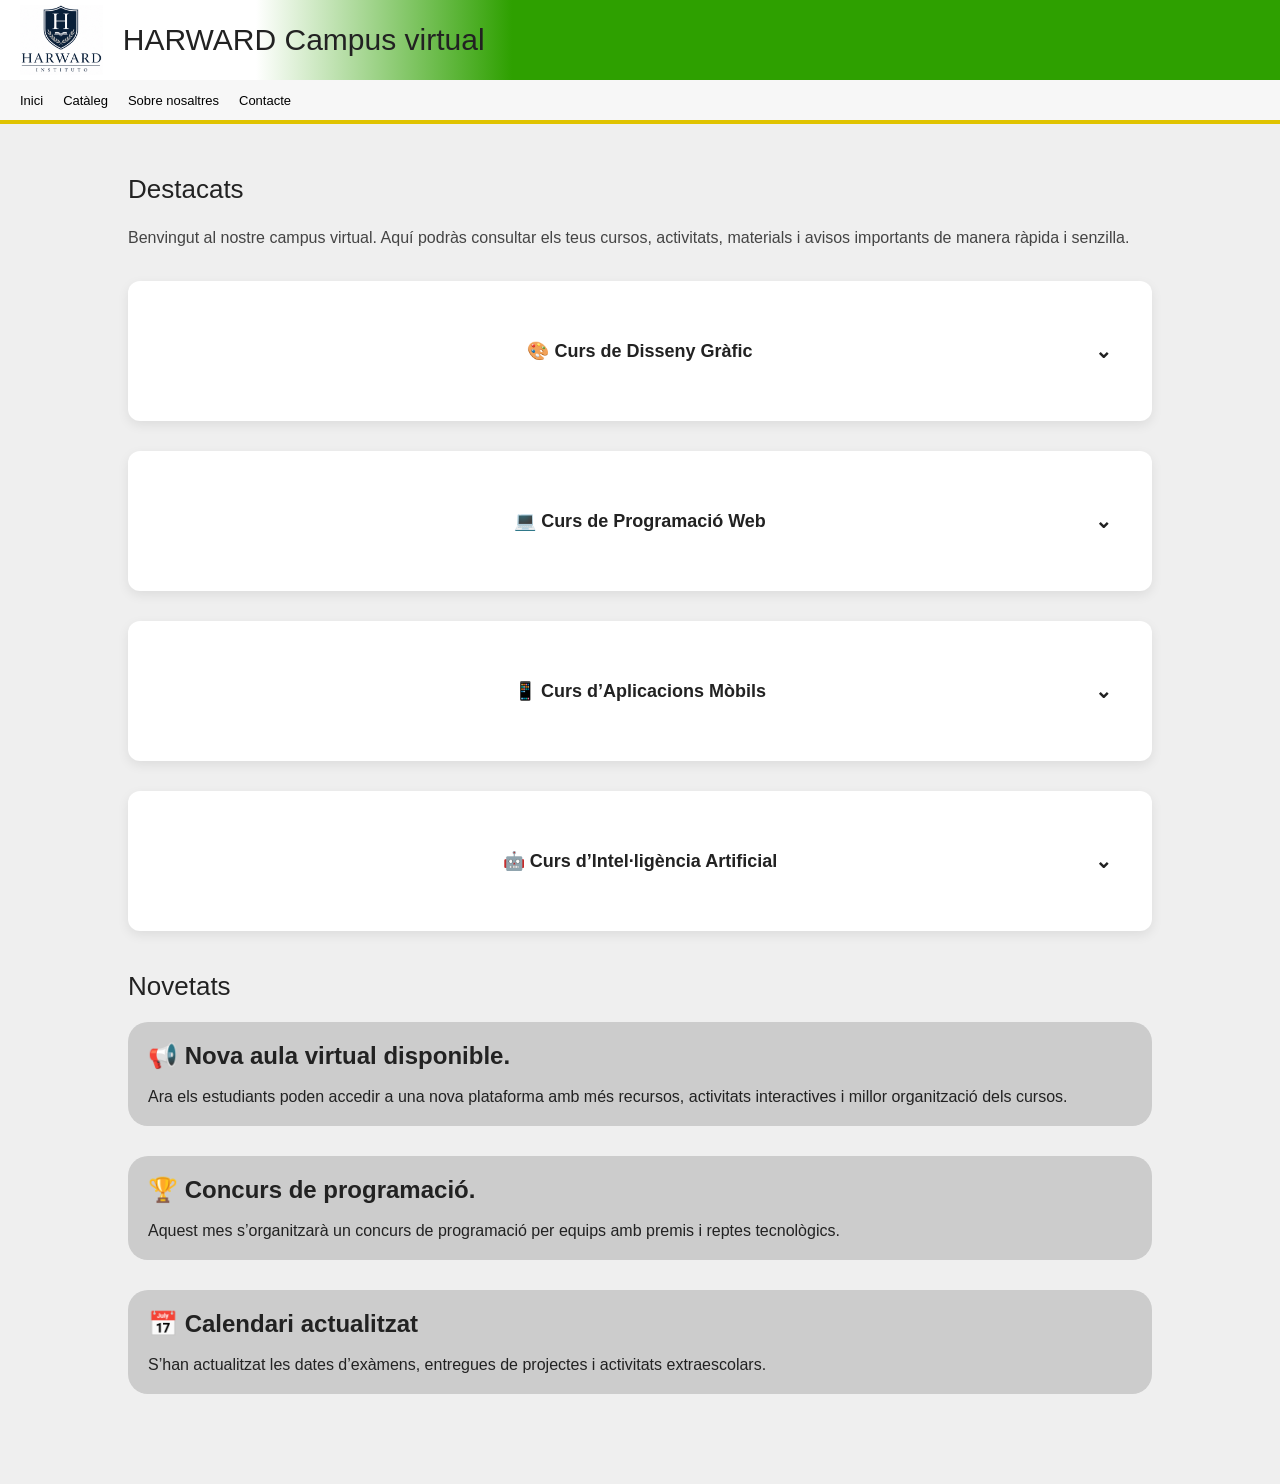
==== index.html @ a1ca792e "Add files via upload" ====
<!DOCTYPE html>
<html lang="ca">
<head>
  <meta charset="UTF-8">
  <meta name="viewport" content="width=device-width, initial-scale=1.0">
  <title>Inici - Harward Campus Virtual</title>

  <link rel="stylesheet" href="Css/reset.css">
  <link rel="stylesheet" href="Css/variables.css">
  <link rel="stylesheet" href="Css/main.css">
  <link rel="stylesheet" href="https://cdnjs.cloudflare.com/ajax/libs/font-awesome/6.6.0/css/all.min.css">
</head>
<body>

  <header>
<div class="top-header">
    <img style="height: 70px;" src="Assets/harward_foto.png" alt="Harvard" class="logo-img">
    <h1 class="title">HARWARD Campus virtual</h1>
</div>

    <nav>
      <div class="nav-container">
        <div class="hamburguesa" onclick="toggleMenu()">
          <i class="fa-solid fa-bars"></i>
        </div>

        <ul class="menu">
          <li><a href="index.html" class="active">Inici</a></li>
          <li><a href="cursos.html">Catàleg</a></li>
          <li><a href="sobre-nosaltres.html">Sobre nosaltres</a></li>
          <li><a href="contacte.html">Contacte</a></li>
        </ul>
      </div>

      <div id="mobile-menu" class="mobile-menu">
        <a href="index.html">Inici</a>
        <a href="cursos.html">Catàleg</a>
        <a href="sobre-nosaltres.html">Sobre nosaltres</a>
        <a href="contacte.html">Contacte</a>
      </div>
    </nav>
  </header>

  <main>
    <section class="pagina activa">
      <div class="card">
        <h2>Destacats</h2>
        <p style="margin-bottom: 30px;">Benvingut al nostre campus virtual. Aquí podràs consultar els teus cursos, activitats, materials i avisos importants de manera ràpida i senzilla.</p>
        <details style="margin-bottom: 30px;" class="course-card">
          <summary>🎨 Curs de Disseny Gràfic <span class="arrow">⌄</span></summary>
          <p>Aprèn a crear cartells, logos i contingut visual amb eines com Canva i Photoshop. Desenvoluparàs la teva creativitat i coneixeràs les bases del disseny digital.</p>
          <img style="height: 400px;" src="Assets/cursos-diseno-grafico.jpg" alt="">
        </details>
        
        <details style="margin-bottom: 30px;" class="course-card">
          <summary>💻 Curs de Programació Web<span class="arrow">⌄</span></summary>
          <p>Introdueix-te al món del desenvolupament web aprenent HTML, CSS i JavaScript. Crearàs les teves primeres pàgines web interactives.</p>
          <img style="height: 350px;" src="Assets/curso_programacion_web.jpg" alt="">
        </details>
        
        <details style="margin-bottom: 30px;" class="course-card">
          <summary>📱 Curs d’Aplicacions Mòbils <span class="arrow">⌄</span></summary>
          <p>Descobreix com es creen aplicacions per a mòbils Android i iOS. Aprendràs conceptes bàsics de disseny i programació d’apps.</p>
          <img style="height: 350px;" src="Assets/curso movil.jpg" alt="">
        </details>

        <details style="margin-bottom: 30px;" class="course-card">
          <summary>🤖 Curs d’Intel·ligència Artificial <span class="arrow">⌄</span></summary>
          <p>Coneix les bases de la IA, el funcionament dels xats intel·ligents i eines modernes utilitzades en empreses i educació.</p>
          <img style="height: 400px;" src="Assets/curso Ia.jpg" alt="">
        </details>
      </div>

      <div class="card">
        <h2>Novetats</h2>
        <div style="background-color: rgb(204, 204, 204); padding: 20px; border-radius: 20px; margin-bottom: 30px;"><h1>📢 Nova aula virtual disponible.</h1> <br> Ara els estudiants poden accedir a una nova plataforma amb més recursos, activitats interactives i millor organització dels cursos.</div>
        <div style="background-color: rgb(204, 204, 204); padding: 20px; border-radius: 20px; margin-bottom: 30px;"><h1>🏆 Concurs de programació.</h1> <br> Aquest mes s’organitzarà un concurs de programació per equips amb premis i reptes tecnològics.</div>
        <div style="background-color: rgb(204, 204, 204); padding: 20px; border-radius: 20px; margin-bottom: 30px;"><h1>📅 Calendari actualitzat</h1> <br> S’han actualitzat les dates d’exàmens, entregues de projectes i activitats extraescolars.</div>
    </section>
  </main>

  <script>
    function toggleMenu() {
      const menu = document.getElementById("mobile-menu");
      menu.style.display = (menu.style.display === "flex") ? "none" : "flex";
    }
  </script>
</body>
</html>
---- Css/variables.css ----
:root{
  --primary:#2ea000;
  --bg:#f5f5f5;
  --text:#222;
}
---- Css/main.css ----
*{
  margin:0;
  padding:0;
  box-sizing:border-box;
  font-family: Arial, Helvetica, sans-serif;
}

body{
  background:#efefef;
  color:#222;
}

/* ===== EL titulo ===== */

header{
  width:100%;
  background:white;
}

.top-header{
  display:flex;
  align-items:center;
  gap:20px;
  height:80px;
  padding:0 20px;
  background:linear-gradient(to right,#ffffff,#ffffff,#2ea000,#2ea000,#2ea000,#2ea000);
}

.title{
  font-size:30px;
  font-weight:300;
  text-align:center;
}

/* ===== el navegador ===== */

nav{
  background:#f7f7f7;
  border-bottom:4px solid #e0c300;
}

.nav-container{
  display:flex;
  align-items:center;
  justify-content:space-between;
  padding:0 20px;
  height:40px;
}

.menu{
  display:flex;
  gap:20px;
  list-style:none;
}

.menu a{
  text-decoration:none;
  color:black;
  font-size:13px;
}

.menu a:hover{
  color:#2ea000;
}

.hamburguesa{
  display:none;
  font-size:26px;
  cursor:pointer;
}

/* ===== Pa que se vea bien en movil ===== */

#mobile-menu{
  display:none;
  flex-direction:column;
  background:#f7f7f7;
  border-bottom:4px solid #e0c300;
}

#mobile-menu a{
  padding:14px 20px;
  text-decoration:none;
  color:black;
  border-top:1px solid #ddd;
}

/* ===== Paginas ===== */

main{
  padding: 50px;
  padding-left:10%;
  padding-right: 10%;
}

.pagina{
  display:none;
}

.pagina.activa{
  display:block;
}

h2{
  margin-bottom:20px;
  font-size:26px;
  font-weight:400;
}

.grid{
  display:grid;
  grid-template-columns:repeat(2, 1fr);
  gap:20px;
  align-items:start; 
}

.card{
  margin-bottom:40px;
}

.card h3{
  margin-bottom:12px;
  font-weight:400;
}

p{
  line-height:1.6;
  color:#444;
}

/* ===== El cuestionario tope guay ===== */

form{
  max-width:500px;
  margin-top:20px;
}

input,
textarea{
  width:100%;
  padding:12px;
  margin-bottom:18px;
  border:none;
  background:#ddd;
}

button{
  padding:12px 24px;
  border:none;
  background:#2ea000;
  color:white;
  cursor:pointer;
}

button:hover{
  opacity:0.9;
}

/* ===== Esto es para el movil ===== */

@media (max-width:768px){

  .title{
    font-size:24px;
  }

  .menu{
    display:none;
  }

  .hamburguesa{
    display:block;
  }

  .grid{
    grid-template-columns:1fr;
    gap:20px;
  }

  main{
    padding:20px;
  }

  .top-header{
    height:70px;
  }
}


.course-card:hover{
  transform:translateY(-5px);
  box-shadow:0 8px 20px rgba(0,0,0,0.15);
}

.modal{
  display:none;
  position:fixed;
  top:0;
  left:0;
  width:100%;
  height:100%;
  background:rgba(0,0,0,0.5);
  justify-content:center;
  align-items:center;
  z-index:1000;
}

.modal-content{
  background:white;
  padding:30px;
  border-radius:12px;
  width:90%;
  max-width:500px;
  position:relative;
}

summary{
    list-style: none;
    height: 100px;
    position: relative;

    display: flex;
    align-items: center;
    justify-content: center;
    text-align: center;

    font-size: 35px;
    font-weight: bold;
    cursor: pointer;
}

summary span{
    position: absolute;
    right: 20px;
    font-size: 20px;
    transition: transform 0.3s ease;
    display: flex;
    align-items: center;
    justify-content: flex-end;
    text-align: right;
}

details{
    background: white;
    border-radius: 20px;
    overflow: hidden;
}


.close{
  position:absolute;
  top:10px;
  right:15px;
  font-size:24px;
  cursor:pointer;
}
/* ===== Acordeon o lo que hace que se habran ===== */

.course-card{
  background:white;
  padding: 20px;
  border-radius:12px;
  box-shadow:0 4px 12px rgba(0,0,0,0.08);
  overflow:hidden;
  transition:0.3s;
}

.course-card summary{
  list-style:none;
  padding:16px 18px;
  cursor:pointer;
  font-size:18px;
  display:flex;
  text-align:center;
  justify-content:center;
  align-items:center;
}
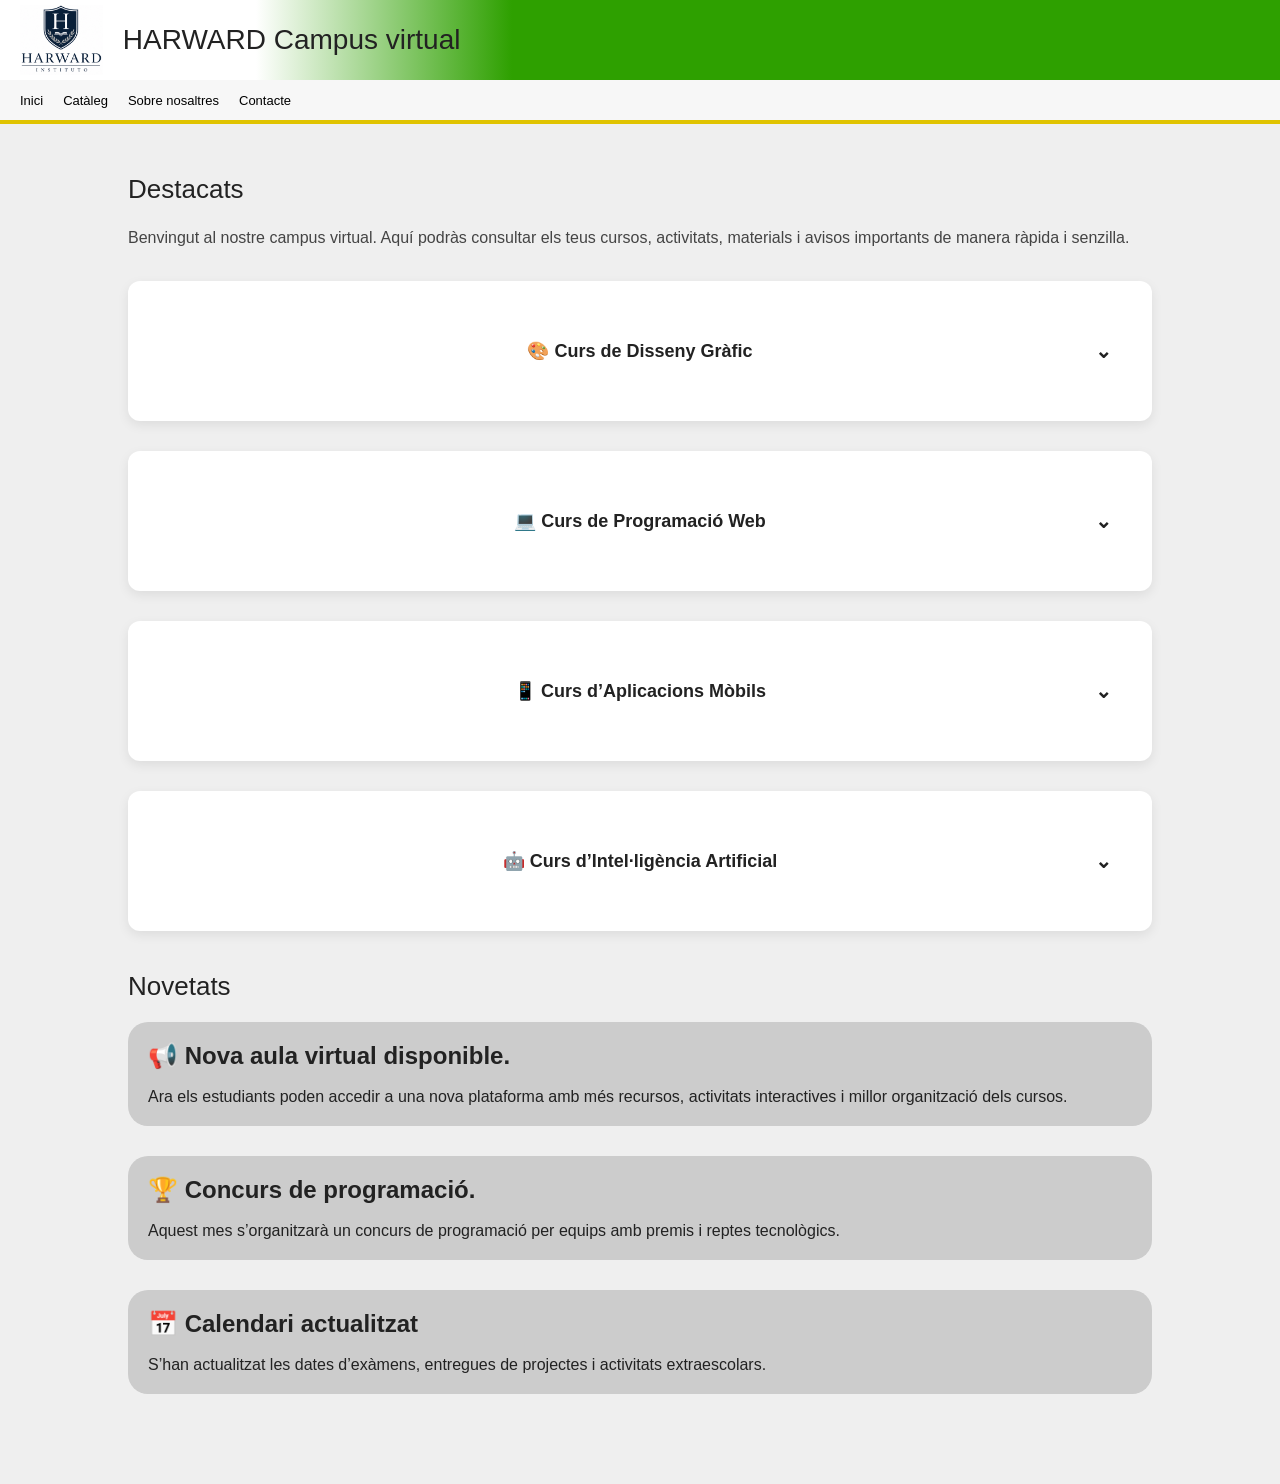
==== commit 8b3b235a: "Add files via upload" ====
--- a/index.html
+++ b/index.html
@@ -49,25 +49,25 @@
         <details style="margin-bottom: 30px;" class="course-card">
           <summary>🎨 Curs de Disseny Gràfic <span class="arrow">⌄</span></summary>
           <p>Aprèn a crear cartells, logos i contingut visual amb eines com Canva i Photoshop. Desenvoluparàs la teva creativitat i coneixeràs les bases del disseny digital.</p>
-          <img style="height: 400px;" src="Assets/cursos-diseno-grafico.jpg" alt="">
+          <img style="height: 50%;width: 100%;" src="Assets/cursos-diseno-grafico.jpg" alt="">
         </details>
         
         <details style="margin-bottom: 30px;" class="course-card">
           <summary>💻 Curs de Programació Web<span class="arrow">⌄</span></summary>
           <p>Introdueix-te al món del desenvolupament web aprenent HTML, CSS i JavaScript. Crearàs les teves primeres pàgines web interactives.</p>
-          <img style="height: 350px;" src="Assets/curso_programacion_web.jpg" alt="">
+          <img style="height: 50%;width: 100%;" src="Assets/curso_programacion_web.jpg" alt="">
         </details>
         
         <details style="margin-bottom: 30px;" class="course-card">
           <summary>📱 Curs d’Aplicacions Mòbils <span class="arrow">⌄</span></summary>
           <p>Descobreix com es creen aplicacions per a mòbils Android i iOS. Aprendràs conceptes bàsics de disseny i programació d’apps.</p>
-          <img style="height: 350px;" src="Assets/curso movil.jpg" alt="">
+          <img style="height: 50%;width: 100%;" src="Assets/curso movil.jpg" alt="">
         </details>
 
         <details style="margin-bottom: 30px;" class="course-card">
           <summary>🤖 Curs d’Intel·ligència Artificial <span class="arrow">⌄</span></summary>
           <p>Coneix les bases de la IA, el funcionament dels xats intel·ligents i eines modernes utilitzades en empreses i educació.</p>
-          <img style="height: 400px;" src="Assets/curso Ia.jpg" alt="">
+          <img style="height: 50%;width: 100%;" src="Assets/curso Ia.jpg" alt="">
         </details>
       </div>
 
--- a/Css/main.css
+++ b/Css/main.css
@@ -158,6 +158,8 @@
 
 /* ===== Esto es para el movil ===== */
 
+/* ===== Esto es para el movil ===== */
+
 @media (max-width:768px){
 
   .title{
@@ -185,7 +187,22 @@
     height:70px;
   }
 }
-
+ /* Y esto es para mas grandes */
+@media (max-width:1440px){
+  .grid{
+    grid-template-columns:1fr 1fr;
+    gap:24px;
+  }
+
+  .title{
+    font-size:28px;
+  }
+
+  .top-header{
+    height:80px;
+  }
+
+}
 
 .course-card:hover{
   transform:translateY(-5px);
